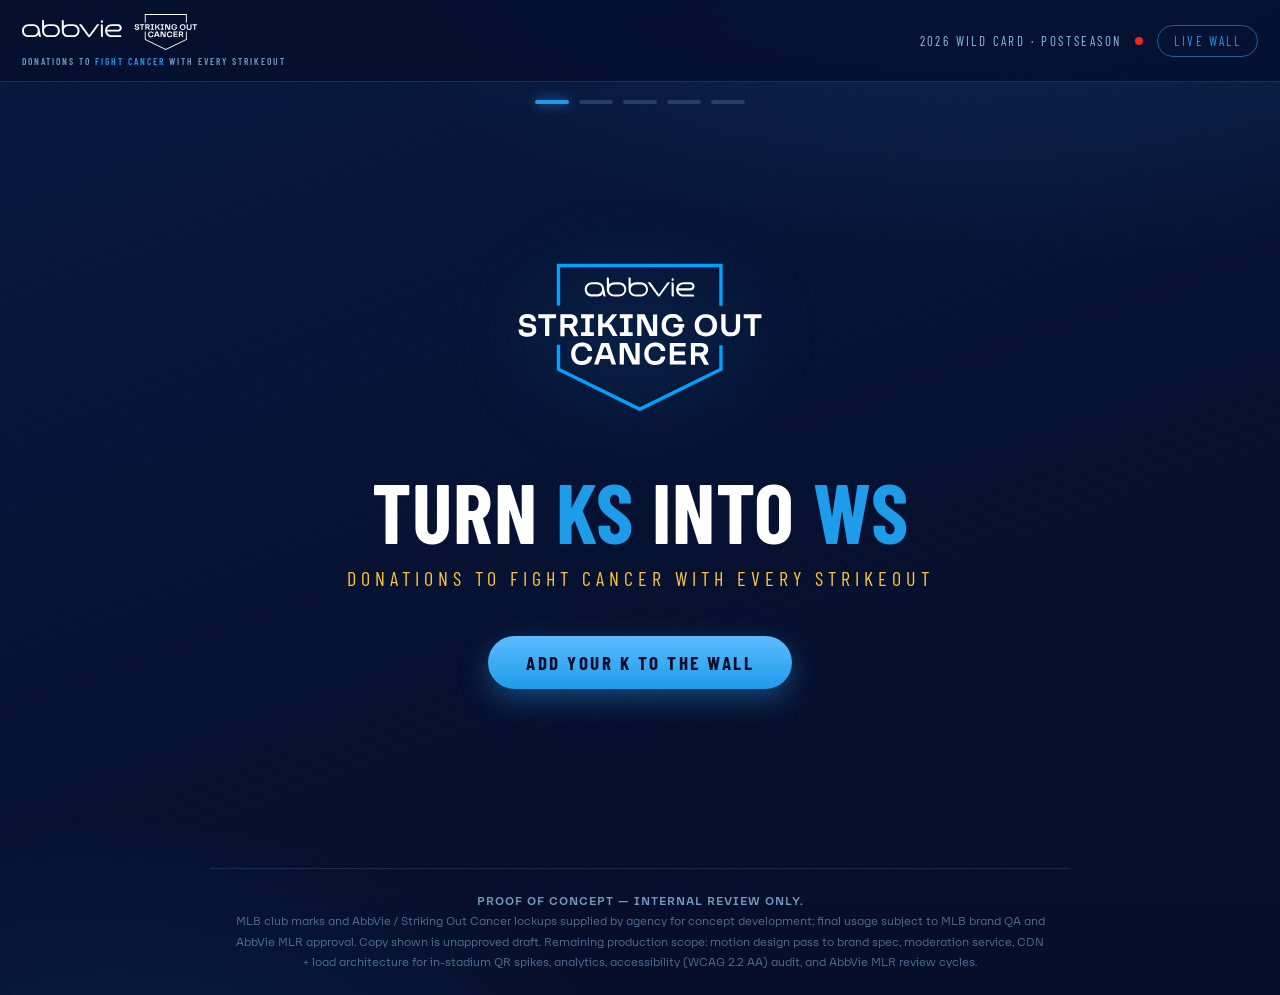
==== strikeout/index.html @ 0da34896 "Add AbbVie x MLB Strikeout Wall demo: fan phone + video board duo Hosts the static POC at /strikeout" ====
<!DOCTYPE html>
<html lang="en">
<head>
  <meta charset="UTF-8" />
  <meta name="viewport" content="width=device-width, initial-scale=1.0" />
  <title>Striking Out Cancer — Turn Ks into Ws | AbbVie × MLB (POC)</title>
  <link rel="preconnect" href="https://fonts.googleapis.com" />
  <link rel="preconnect" href="https://fonts.gstatic.com" crossorigin />
  <link href="https://fonts.googleapis.com/css2?family=Barlow+Condensed:wght@500;600;700&family=Barlow:wght@400;600;700&family=Caveat:wght@600&display=swap" rel="stylesheet" />
  <link rel="stylesheet" href="css/styles.css" />
</head>
<body>

  <header class="topbar">
    <a class="brand-lockup" href="index.html">
      <img class="soc-img" src="assets/soc-horizontal-white.svg" alt="AbbVie — Striking Out Cancer" />
      <span class="pairing-copy">Donations to <b>fight cancer</b> with every strikeout</span>
    </a>
    <nav class="topbar-meta">
      <span class="hide-sm">2026 Wild Card · Postseason</span>
      <span class="live-dot" aria-hidden="true"></span>
      <a class="wall-link" href="wall.html">Live Wall</a>
    </nav>
  </header>

  <div class="steps" id="stepDots" aria-hidden="true">
    <span class="dot" data-step="0"></span>
    <span class="dot" data-step="1"></span>
    <span class="dot" data-step="2"></span>
    <span class="dot" data-step="3"></span>
    <span class="dot" data-step="4"></span>
  </div>

  <main>

    <!-- STEP 1 · Welcome animation -->
    <section class="screen" id="screen-splash" data-step="0">
      <img class="splash-logo" src="assets/soc-primary-white.svg" alt="AbbVie — Striking Out Cancer" />
      <h1 class="splash-title">Turn <span class="accent">Ks</span> into <span class="accent">Ws</span></h1>
      <p class="splash-sub">Donations to fight cancer with every strikeout</p>
      <div class="splash-cta">
        <button class="btn" id="btnBegin">Add Your K to the Wall</button>
      </div>
    </section>

    <!-- STEP 2 · Pick your favorite team -->
    <section class="screen" id="screen-team" data-step="1">
      <p class="eyebrow">Step 1 of 4</p>
      <h2>Pick Your Team</h2>
      <p class="lede">Choose your club and we'll load a strikeout sign in your team's colors.</p>
      <div class="team-filters" id="teamFilters">
        <button class="chip active" data-filter="ALL">All Clubs</button>
        <button class="chip" data-filter="AL">American League</button>
        <button class="chip" data-filter="NL">National League</button>
      </div>
      <div class="team-grid" id="teamGrid"></div>
    </section>

    <!-- STEP 3 · Personalize -->
    <section class="screen" id="screen-personalize" data-step="2">
      <p class="eyebrow">Step 2 of 4</p>
      <h2>Personalize Your Sign</h2>
      <p class="lede">Who are you striking out cancer for?</p>

      <div class="personalize-grid">
        <div class="preview-col">
          <div class="preview-stage">
            <div class="k-sign" id="signPreview">
              <img class="sign-logo" src="assets/soc-primary-white.svg" alt="" />
              <div class="sign-k" id="pvK">K</div>
              <div class="sign-msg" id="pvMsg"></div>
              <div class="sign-name" id="pvName"></div>
              <img class="sign-lockup" src="assets/abbvie-mlb-white-tag.png" alt="AbbVie — Official Pharmaceutical Partner of MLB" />
              <div class="sign-donate">Donations to <b>fight cancer</b> with every strikeout</div>
            </div>
          </div>
        </div>

        <div class="form-col">
          <div class="field">
            <label for="msgSelect">Your dedication</label>
            <select id="msgSelect"></select>
            <p class="hint">Messages are pre-approved. Final list subject to AbbVie medical/legal/regulatory review.</p>
          </div>

          <div class="field">
            <label for="nameInput">Add a first name <span style="opacity:.55">(optional)</span></label>
            <input type="text" id="nameInput" maxlength="18" placeholder="e.g. Grandpa Bob" autocomplete="off" />
            <p class="hint" id="nameHint">Rendered on-sign only — nothing is stored server-side (NO DATA COLLECTED). Names are screened automatically; production adds a full moderation service before stadium display.</p>
          </div>

          <div class="field">
            <label>Sign style</label>
            <div class="style-row" id="styleRow">
              <button class="style-option selected" data-style="home" title="Home">K<span>HOME</span></button>
              <button class="style-option pin" data-style="classic" title="Classic pinstripe">K<span>CLASSIC</span></button>
              <button class="style-option" data-style="postseason" style="--tp:#0c2340; --ts:#ffc52f;" title="Postseason">K<span>POSTSEASON</span></button>
            </div>
          </div>

          <div class="form-actions">
            <button class="btn ghost small" id="btnBackTeam">← Change Team</button>
            <button class="btn" id="btnAddToWall">Add to the Wall Now</button>
          </div>
        </div>
      </div>
    </section>

    <!-- STEP 4 · Post your sign -->
    <section class="screen" id="screen-post" data-step="3">
      <p class="eyebrow">Step 3 of 4</p>
      <h2>Your K Is Going Up</h2>
      <div class="post-stage">
        <div class="board-title">◤ Strikeout Wall · Live Feed ◢</div>
        <div class="mini-wall" id="miniWall"></div>
        <p class="post-status" id="postStatus">Sending your sign to the wall…</p>
      </div>
    </section>

    <!-- STEP 5 · Thank you / STEP 6 · Download & share -->
    <section class="screen" id="screen-thanks" data-step="4">
      <p class="eyebrow">Step 4 of 4</p>
      <div class="thanks-panel">
        <p class="big">Every strikeout<br /><span class="accent">means more</span></p>
        <p class="thanks-copy">
          Thank you for adding your K. From AbbVie and Major League Baseball —
          every strikeout this Postseason drives donations to help fight cancer,
          and your sign just made the wall a little louder.
        </p>
        <div class="form-actions" style="justify-content:center;">
          <button class="btn" id="btnDownload">Download Your Sign</button>
          <a class="btn ghost" href="wall.html" id="btnSeeWall">See the Live Wall</a>
        </div>
        <div class="share-row" aria-hidden="true">
          <span class="share-pill">f</span>
          <span class="share-pill">ig</span>
          <span class="share-pill">x</span>
          <span class="share-pill">in</span>
        </div>
        <p class="share-note">Social sharing + #StrikingOutCancer tracking — Phase 2</p>
        <p style="margin-top:22px;">
          <button class="btn ghost small" id="btnRestart">Make Another Sign</button>
        </p>
      </div>
    </section>

  </main>

  <footer class="poc-footer">
    <strong>PROOF OF CONCEPT — INTERNAL REVIEW ONLY.</strong><br />
    MLB club marks and AbbVie / Striking Out Cancer lockups supplied by agency for concept development;
    final usage subject to MLB brand QA and AbbVie MLR approval. Copy shown is unapproved draft.
    Remaining production scope: motion design pass to brand spec, moderation service,
    CDN + load architecture for in-stadium QR spikes, analytics, accessibility (WCAG 2.2 AA) audit,
    and AbbVie MLR review cycles.
  </footer>

  <canvas id="renderCanvas" width="1080" height="1350" style="display:none;"></canvas>

  <script src="js/teams.js"></script>
  <script src="js/moderation.js"></script>
  <script src="js/app.js"></script>
</body>
</html>
---- strikeout/css/styles.css ----
/* ============================================================
   AbbVie × MLB — Striking Out Cancer
   Digital Strikeout Wall · Proof of Concept
   Placeholder brand system (final assets via AbbVie brand team
   + MLB licensing)
   ============================================================ */

/* F37 Lineca — official AbbVie typeface (client-supplied) */
@font-face {
  font-family: 'F37 Lineca';
  src: url('../assets/fonts/F37Lineca-Book.ttf') format('truetype');
  font-weight: 400;
  font-display: swap;
}

@font-face {
  font-family: 'F37 Lineca';
  src: url('../assets/fonts/F37Lineca-Bold.ttf') format('truetype');
  font-weight: 700;
  font-display: swap;
}

:root {
  --navy-900: #050f2c;
  --navy-800: #081840;
  --navy-700: #0c2340;
  --navy-600: #12305e;
  --blue-bright: #1e9be9; /* SOC shield blue from client assets */
  --blue-soft: #8fbce6;
  --white: #ffffff;
  --off-white: #eef3fa;
  --gold: #ffc52f;
  --red-accent: #e8291c;
  --ink: #0a1633;
  --shadow-lg: 0 24px 60px rgba(2, 8, 30, 0.55);
  --shadow-md: 0 10px 30px rgba(2, 8, 30, 0.45);
  --radius-lg: 20px;
  --radius-md: 12px;
  --font-display: 'Barlow Condensed', 'Arial Narrow', sans-serif;
  --font-body: 'F37 Lineca', 'Barlow', 'Helvetica Neue', Arial, sans-serif;
  --font-script: 'Caveat', 'Snell Roundhand', cursive;
}

* { margin: 0; padding: 0; box-sizing: border-box; }

html { scroll-behavior: smooth; }

body {
  font-family: var(--font-body);
  background:
    radial-gradient(1200px 600px at 80% -10%, rgba(53, 167, 255, 0.16), transparent 60%),
    radial-gradient(900px 500px at 10% 110%, rgba(53, 167, 255, 0.10), transparent 55%),
    linear-gradient(160deg, var(--navy-800) 0%, var(--navy-900) 70%);
  color: var(--white);
  min-height: 100vh;
  -webkit-font-smoothing: antialiased;
}

/* Subtle stadium-light grain */
body::before {
  content: '';
  position: fixed;
  inset: 0;
  pointer-events: none;
  background-image: repeating-linear-gradient(
    115deg,
    rgba(255, 255, 255, 0.012) 0 2px,
    transparent 2px 6px
  );
  z-index: 0;
}

/* ---------- Top chrome ---------- */

.topbar {
  position: sticky;
  top: 0;
  z-index: 50;
  display: flex;
  align-items: center;
  justify-content: space-between;
  gap: 16px;
  padding: 14px 22px;
  background: rgba(5, 15, 44, 0.82);
  backdrop-filter: blur(12px);
  border-bottom: 1px solid rgba(143, 188, 230, 0.18);
}

.brand-lockup {
  display: flex;
  flex-direction: column;
  align-items: flex-start;
  gap: 5px;
  text-decoration: none;
  color: var(--white);
}

.brand-lockup .soc-img { height: 36px; display: block; }

/* Compliance pairing copy — always accompanies the SOC logo */
.pairing-copy {
  font-family: var(--font-display);
  font-size: 9.5px;
  font-weight: 600;
  letter-spacing: 2px;
  text-transform: uppercase;
  color: rgba(143, 188, 230, 0.8);
}

.pairing-copy b { color: var(--blue-bright); font-weight: 600; }

.abbvie-mark {
  font-family: var(--font-body);
  font-weight: 700;
  font-size: 24px;
  letter-spacing: 0.5px;
  text-transform: lowercase;
  line-height: 1;
}

.lockup-divider {
  width: 1px;
  height: 26px;
  background: rgba(143, 188, 230, 0.4);
}

.soc-badge {
  display: inline-flex;
  flex-direction: column;
  align-items: center;
  padding: 6px 12px 8px;
  border: 2px solid var(--blue-bright);
  clip-path: polygon(0 0, 100% 0, 100% 74%, 50% 100%, 0 74%);
  font-family: var(--font-display);
  font-weight: 700;
  font-size: 12px;
  line-height: 1.15;
  letter-spacing: 1.6px;
  text-align: center;
  color: var(--white);
  background: rgba(53, 167, 255, 0.08);
}

.topbar-meta {
  display: flex;
  align-items: center;
  gap: 14px;
  font-family: var(--font-display);
  font-size: 13px;
  letter-spacing: 2.4px;
  text-transform: uppercase;
  color: var(--blue-soft);
}

.topbar-meta .live-dot {
  display: inline-block;
  width: 8px;
  height: 8px;
  border-radius: 50%;
  background: var(--red-accent);
  box-shadow: 0 0 0 0 rgba(232, 41, 28, 0.6);
  animation: pulse 1.8s infinite;
}

@keyframes pulse {
  0% { box-shadow: 0 0 0 0 rgba(232, 41, 28, 0.55); }
  70% { box-shadow: 0 0 0 9px rgba(232, 41, 28, 0); }
  100% { box-shadow: 0 0 0 0 rgba(232, 41, 28, 0); }
}

.wall-link {
  color: var(--blue-bright);
  text-decoration: none;
  border: 1px solid rgba(53, 167, 255, 0.5);
  border-radius: 999px;
  padding: 7px 16px;
  transition: background 0.2s, color 0.2s;
}

.wall-link:hover { background: var(--blue-bright); color: var(--navy-900); }

/* ---------- Step indicator ---------- */

.steps {
  display: flex;
  justify-content: center;
  gap: 10px;
  padding: 18px 0 4px;
  position: relative;
  z-index: 1;
}

.steps .dot {
  width: 34px;
  height: 4px;
  border-radius: 2px;
  background: rgba(143, 188, 230, 0.22);
  transition: background 0.35s, box-shadow 0.35s;
}

.steps .dot.active {
  background: var(--blue-bright);
  box-shadow: 0 0 12px rgba(53, 167, 255, 0.7);
}

.steps .dot.done { background: rgba(53, 167, 255, 0.55); }

/* ---------- Screens ---------- */

.screen {
  display: none;
  position: relative;
  z-index: 1;
  max-width: 1080px;
  margin: 0 auto;
  padding: 28px 22px 80px;
  animation: screenIn 0.5s cubic-bezier(0.2, 0.8, 0.25, 1);
}

.screen.active { display: block; }

@keyframes screenIn {
  from { opacity: 0; transform: translateY(18px); }
  to { opacity: 1; transform: translateY(0); }
}

.eyebrow {
  font-family: var(--font-display);
  font-size: 15px;
  font-weight: 600;
  letter-spacing: 4px;
  text-transform: uppercase;
  color: var(--blue-bright);
  margin-bottom: 10px;
}

h1, h2 {
  font-family: var(--font-display);
  font-weight: 700;
  text-transform: uppercase;
  line-height: 0.98;
}

.screen h2 { font-size: clamp(34px, 5.2vw, 56px); margin-bottom: 10px; }

.lede {
  color: var(--blue-soft);
  font-size: 17px;
  max-width: 560px;
  line-height: 1.5;
}

/* ---------- Splash ---------- */

#screen-splash {
  min-height: calc(100vh - 140px);
  display: none;
  flex-direction: column;
  align-items: center;
  justify-content: center;
  text-align: center;
  cursor: pointer;
}

#screen-splash.active { display: flex; }

.splash-logo {
  width: 300px;
  margin-bottom: 30px;
  filter: drop-shadow(0 12px 40px rgba(30, 155, 233, 0.35));
  animation: logoIn 1.1s cubic-bezier(0.2, 0.9, 0.3, 1.05);
}

@keyframes logoIn {
  0% { opacity: 0; transform: scale(0.82) translateY(18px); }
  100% { opacity: 1; transform: scale(1) translateY(0); }
}

.splash-wordmark {
  opacity: 0;
  animation: fadeUp 0.7s ease forwards 1.1s;
}

.splash-title {
  font-size: clamp(44px, 8vw, 84px);
  letter-spacing: 1px;
  opacity: 0;
  animation: fadeUp 0.7s ease forwards 1.35s;
}

.splash-title .accent { color: var(--blue-bright); }

.splash-sub {
  margin-top: 14px;
  font-family: var(--font-display);
  font-size: clamp(15px, 2.4vw, 20px);
  letter-spacing: 5px;
  text-transform: uppercase;
  color: var(--gold);
  opacity: 0;
  animation: fadeUp 0.7s ease forwards 1.7s;
}

.splash-cta {
  margin-top: 46px;
  opacity: 0;
  animation: fadeUp 0.7s ease forwards 2.1s;
}

@keyframes fadeUp {
  from { opacity: 0; transform: translateY(16px); }
  to { opacity: 1; transform: translateY(0); }
}

/* ---------- Buttons ---------- */

.btn {
  display: inline-flex;
  align-items: center;
  justify-content: center;
  gap: 10px;
  font-family: var(--font-display);
  font-weight: 700;
  font-size: 19px;
  letter-spacing: 2.5px;
  text-transform: uppercase;
  text-decoration: none;
  color: var(--navy-900);
  background: linear-gradient(180deg, #5cbcff, var(--blue-bright));
  border: none;
  border-radius: 999px;
  padding: 15px 38px;
  cursor: pointer;
  box-shadow: 0 10px 28px rgba(53, 167, 255, 0.35);
  transition: transform 0.15s ease, box-shadow 0.15s ease, filter 0.15s;
}

.btn:hover { transform: translateY(-2px); box-shadow: 0 16px 34px rgba(53, 167, 255, 0.45); }
.btn:active { transform: translateY(0); }
.btn:disabled { filter: grayscale(0.7); opacity: 0.45; cursor: not-allowed; transform: none; }

.btn.ghost {
  background: transparent;
  color: var(--blue-bright);
  border: 2px solid rgba(53, 167, 255, 0.55);
  box-shadow: none;
}

.btn.ghost:hover { background: rgba(53, 167, 255, 0.12); }

.btn.small { font-size: 15px; padding: 10px 22px; letter-spacing: 2px; }

/* ---------- Team picker ---------- */

.team-filters {
  display: flex;
  gap: 8px;
  margin: 22px 0 18px;
  flex-wrap: wrap;
}

.chip {
  font-family: var(--font-display);
  font-size: 14px;
  letter-spacing: 2px;
  text-transform: uppercase;
  color: var(--blue-soft);
  background: rgba(143, 188, 230, 0.08);
  border: 1px solid rgba(143, 188, 230, 0.25);
  border-radius: 999px;
  padding: 7px 18px;
  cursor: pointer;
  transition: all 0.2s;
}

.chip.active, .chip:hover {
  color: var(--navy-900);
  background: var(--blue-bright);
  border-color: var(--blue-bright);
}

.team-grid {
  display: grid;
  grid-template-columns: repeat(auto-fill, minmax(148px, 1fr));
  gap: 14px;
}

.team-card {
  --tp: var(--navy-700);
  --ts: var(--blue-soft);
  color: var(--white);
  font-family: var(--font-body);
  position: relative;
  border: 1px solid rgba(143, 188, 230, 0.16);
  border-radius: var(--radius-md);
  background: rgba(8, 24, 64, 0.55);
  padding: 18px 12px 14px;
  text-align: center;
  cursor: pointer;
  overflow: hidden;
  transition: transform 0.18s ease, border-color 0.18s, box-shadow 0.18s;
}

.team-card::before {
  content: '';
  position: absolute;
  inset: 0 0 auto 0;
  height: 4px;
  background: linear-gradient(90deg, var(--tp), var(--ts));
}

.team-card:hover, .team-card:focus-visible {
  transform: translateY(-4px) scale(1.02);
  border-color: var(--ts);
  box-shadow: var(--shadow-md);
  outline: none;
}

.team-card .team-mark {
  display: block;
  width: 96px;
  height: 63px;
  object-fit: cover;
  margin: 0 auto 10px;
  border-radius: 9px;
  box-shadow: 0 4px 14px rgba(0, 0, 0, 0.4);
}

.team-card .t-city {
  font-size: 11.5px;
  letter-spacing: 1.6px;
  text-transform: uppercase;
  color: var(--blue-soft);
}

.team-card .t-name {
  font-family: var(--font-display);
  font-weight: 700;
  font-size: 19px;
  text-transform: uppercase;
  letter-spacing: 1px;
}

/* ---------- Sign (shared: preview + wall) ---------- */

.k-sign {
  --sp: var(--navy-700);
  --ss: #ffffff;
  position: relative;
  aspect-ratio: 4 / 5;
  border-radius: 14px;
  background: linear-gradient(168deg, color-mix(in srgb, var(--sp) 88%, #ffffff 12%), var(--sp) 55%);
  box-shadow: var(--shadow-lg), inset 0 1px 0 rgba(255,255,255,0.18);
  display: flex;
  flex-direction: column;
  align-items: center;
  overflow: hidden;
  user-select: none;
}

.k-sign.pinstripe {
  background:
    repeating-linear-gradient(90deg, rgba(12,35,64,0.16) 0 2px, transparent 2px 14px),
    linear-gradient(168deg, #ffffff, #edf1f7 60%);
}

.k-sign { container-type: inline-size; }

/* Official SOC lockup at the top of every sign */
.k-sign .sign-logo {
  display: block;
  width: 42%;
  margin-top: 7%;
}

.k-sign .sign-k {
  flex: 1;
  display: flex;
  align-items: center;
  justify-content: center;
  font-family: var(--font-display);
  font-weight: 700;
  font-size: 58cqw;
  line-height: 0.8;
  color: var(--ss);
  text-shadow: 0 6px 24px rgba(0, 0, 0, 0.35);
}

.k-sign.pinstripe .sign-k { color: var(--sp); text-shadow: none; }

.k-sign .sign-msg {
  font-family: var(--font-display);
  font-weight: 600;
  font-size: clamp(9px, 5.4cqw, 20px);
  letter-spacing: 1.4px;
  text-transform: uppercase;
  text-align: center;
  color: rgba(255, 255, 255, 0.95);
  padding: 0 8%;
  min-height: 1.2em;
  display: -webkit-box;
  -webkit-line-clamp: 2;
  -webkit-box-orient: vertical;
  overflow: hidden;
}

.k-sign.pinstripe .sign-msg { color: var(--sp); }

.k-sign .sign-name {
  font-family: var(--font-script);
  font-size: clamp(12px, 8cqw, 30px);
  color: var(--gold);
  transform: rotate(-3deg);
  min-height: 1.1em;
  margin-top: 1%;
}

.k-sign.pinstripe .sign-name { color: #b3372f; }

/* AbbVie | MLB partner lockup */
.k-sign .sign-lockup {
  display: block;
  width: 34%;
  margin-top: 2%;
}

/* Compliance strip — mirrors the physical K card */
.k-sign .sign-donate {
  font-family: var(--font-display);
  font-weight: 600;
  font-size: clamp(5px, 2.7cqw, 10px);
  letter-spacing: 0.14em;
  text-transform: uppercase;
  text-align: center;
  color: rgba(255, 255, 255, 0.75);
  border-top: 1px solid rgba(255, 255, 255, 0.25);
  padding: 2.5% 6% 0;
  margin-top: 2.5%;
  margin-bottom: 4%;
  width: 76%;
}

.k-sign .sign-donate b { color: var(--blue-bright); font-weight: 600; }

.k-sign.pinstripe .sign-donate {
  color: var(--sp);
  border-top-color: color-mix(in srgb, var(--sp) 35%, transparent);
}
.k-sign.pinstripe .sign-donate b { color: var(--blue-bright); }

/* ---------- Personalize layout ---------- */

.personalize-grid {
  display: grid;
  grid-template-columns: minmax(260px, 380px) 1fr;
  gap: 44px;
  align-items: start;
  margin-top: 26px;
}

.preview-col { position: sticky; top: 90px; }

.preview-stage {
  perspective: 1100px;
}

.preview-stage .k-sign {
  transition: transform 0.5s cubic-bezier(0.2, 0.8, 0.25, 1);
  transform: rotateY(-7deg) rotateX(2deg);
}

.preview-stage:hover .k-sign { transform: rotateY(0) rotateX(0); }

.k-sign .stamp-anim {
  animation: stamp 0.45s cubic-bezier(0.2, 1.4, 0.4, 1);
}

@keyframes stamp {
  0% { transform: scale(1.7); opacity: 0; }
  100% { transform: scale(1); opacity: 1; }
}

.form-col .field { margin-bottom: 26px; }

.field label {
  display: block;
  font-family: var(--font-display);
  font-size: 15px;
  font-weight: 600;
  letter-spacing: 2.6px;
  text-transform: uppercase;
  color: var(--blue-bright);
  margin-bottom: 10px;
}

.field .hint {
  font-size: 12.5px;
  color: rgba(143, 188, 230, 0.66);
  margin-top: 7px;
  line-height: 1.45;
}

select, input[type='text'] {
  width: 100%;
  max-width: 460px;
  font-family: var(--font-body);
  font-size: 16px;
  color: var(--white);
  background: rgba(8, 24, 64, 0.7);
  border: 1px solid rgba(143, 188, 230, 0.35);
  border-radius: var(--radius-md);
  padding: 14px 16px;
  outline: none;
  transition: border-color 0.2s, box-shadow 0.2s;
}

/* Custom chevron — native arrows vanish on iOS/Safari once a select is styled */
select {
  -webkit-appearance: none;
  -moz-appearance: none;
  appearance: none;
  padding-right: 48px;
  background-image: url("data:image/svg+xml;utf8,<svg xmlns='http://www.w3.org/2000/svg' width='16' height='10' viewBox='0 0 16 10'><path d='M1 1l7 7 7-7' fill='none' stroke='%231e9be9' stroke-width='2.5' stroke-linecap='round' stroke-linejoin='round'/></svg>");
  background-repeat: no-repeat;
  background-position: right 18px center;
  background-size: 16px 10px;
}

select:focus, input[type='text']:focus {
  border-color: var(--blue-bright);
  box-shadow: 0 0 0 3px rgba(53, 167, 255, 0.22);
}

input[type='text'].flagged, input[type='text'].flagged:focus {
  border-color: var(--red-accent);
  box-shadow: 0 0 0 3px rgba(232, 41, 28, 0.25);
  animation: shake 0.3s ease;
}

@keyframes shake {
  0%, 100% { transform: translateX(0); }
  25% { transform: translateX(-5px); }
  75% { transform: translateX(5px); }
}

.field .hint.warn { color: #ff8d85; }

select option { color: var(--ink); background: #fff; }

.style-row { display: flex; gap: 10px; flex-wrap: wrap; }

.style-option {
  --tp: var(--navy-700);
  --ts: #fff;
  width: 74px;
  height: 92px;
  border-radius: 10px;
  border: 2px solid rgba(143, 188, 230, 0.25);
  background: var(--tp);
  color: var(--ts);
  font-family: var(--font-display);
  font-weight: 700;
  font-size: 34px;
  cursor: pointer;
  display: flex;
  align-items: center;
  justify-content: center;
  transition: transform 0.15s, border-color 0.15s, box-shadow 0.15s;
}

.style-option.pin {
  background: repeating-linear-gradient(90deg, rgba(12,35,64,0.18) 0 2px, transparent 2px 10px), #fff;
  color: var(--tp);
}

.style-option.selected {
  border-color: var(--blue-bright);
  box-shadow: 0 0 0 3px rgba(53, 167, 255, 0.3), var(--shadow-md);
  transform: translateY(-3px);
}

.style-option span { font-size: 9px; letter-spacing: 1px; position: absolute; bottom: 5px; left: 0; right: 0; text-align: center; opacity: 0.75; }
.style-option { position: relative; }

.form-actions { display: flex; gap: 14px; flex-wrap: wrap; margin-top: 34px; }

/* ---------- Post animation screen ---------- */

#screen-post { text-align: center; }

.post-stage {
  position: relative;
  max-width: 760px;
  margin: 30px auto 0;
  border-radius: var(--radius-lg);
  border: 1px solid rgba(143, 188, 230, 0.2);
  background:
    linear-gradient(180deg, rgba(5,15,44,0.4), rgba(5,15,44,0.85)),
    repeating-linear-gradient(90deg, rgba(53,167,255,0.06) 0 3px, transparent 3px 26px);
  padding: 26px 26px 30px;
  overflow: hidden;
}

.post-stage .board-title {
  font-family: var(--font-display);
  font-size: 15px;
  letter-spacing: 4px;
  text-transform: uppercase;
  color: var(--gold);
  margin-bottom: 18px;
}

.mini-wall {
  display: grid;
  grid-template-columns: repeat(6, 1fr);
  gap: 8px;
}

.mini-wall .k-sign { border-radius: 6px; box-shadow: 0 4px 14px rgba(0,0,0,0.45); }

.mini-wall .k-sign.incoming {
  animation: flyIn 0.9s cubic-bezier(0.2, 0.9, 0.3, 1.05) forwards;
}

@keyframes flyIn {
  0% { transform: scale(2.6) translateY(-60%); opacity: 0; filter: brightness(1.6); }
  60% { opacity: 1; }
  100% { transform: scale(1) translateY(0); opacity: 1; filter: brightness(1); }
}

.mini-wall .k-sign.highlight {
  outline: 3px solid var(--gold);
  outline-offset: 2px;
  animation: glowPulse 2s ease-in-out infinite 1s, flyIn 0.9s cubic-bezier(0.2, 0.9, 0.3, 1.05);
}

@keyframes glowPulse {
  0%, 100% { box-shadow: 0 0 18px rgba(255, 197, 47, 0.35); }
  50% { box-shadow: 0 0 34px rgba(255, 197, 47, 0.75); }
}

.post-status {
  margin-top: 22px;
  font-family: var(--font-display);
  font-size: 20px;
  letter-spacing: 3px;
  text-transform: uppercase;
  color: var(--blue-soft);
  min-height: 1.4em;
}

.post-status .ok { color: #59e08c; }

/* ---------- Thank you ---------- */

#screen-thanks { text-align: center; }

.thanks-panel {
  max-width: 640px;
  margin: 26px auto 0;
  background: rgba(8, 24, 64, 0.5);
  border: 1px solid rgba(143, 188, 230, 0.2);
  border-radius: var(--radius-lg);
  padding: 38px 34px;
}

.thanks-panel .big {
  font-family: var(--font-display);
  font-size: clamp(30px, 4.4vw, 44px);
  font-weight: 700;
  text-transform: uppercase;
  line-height: 1.02;
}

.thanks-panel .big .accent { color: var(--blue-bright); }

.thanks-copy { color: var(--blue-soft); line-height: 1.6; margin: 18px auto 26px; max-width: 480px; }

.share-row {
  display: flex;
  justify-content: center;
  gap: 12px;
  margin-top: 26px;
}

.share-pill {
  width: 46px;
  height: 46px;
  border-radius: 50%;
  border: 1px dashed rgba(143, 188, 230, 0.4);
  display: flex;
  align-items: center;
  justify-content: center;
  color: rgba(143, 188, 230, 0.55);
  font-family: var(--font-display);
  font-weight: 700;
  font-size: 15px;
  cursor: not-allowed;
}

.share-note {
  margin-top: 10px;
  font-size: 12px;
  letter-spacing: 1.5px;
  text-transform: uppercase;
  color: rgba(143, 188, 230, 0.55);
}

/* ---------- POC footer ---------- */

.poc-footer {
  position: relative;
  z-index: 1;
  border-top: 1px solid rgba(143, 188, 230, 0.15);
  padding: 22px;
  text-align: center;
  font-size: 12px;
  line-height: 1.7;
  color: rgba(143, 188, 230, 0.55);
  max-width: 860px;
  margin: 0 auto;
}

.poc-footer strong { color: rgba(143, 188, 230, 0.8); letter-spacing: 1px; }

/* ---------- Responsive ---------- */

@media (max-width: 780px) {
  .personalize-grid { grid-template-columns: 1fr; gap: 28px; }
  .preview-col { position: static; max-width: 320px; margin: 0 auto; width: 100%; }
  .mini-wall { grid-template-columns: repeat(4, 1fr); }
  .topbar-meta .hide-sm { display: none; }
}
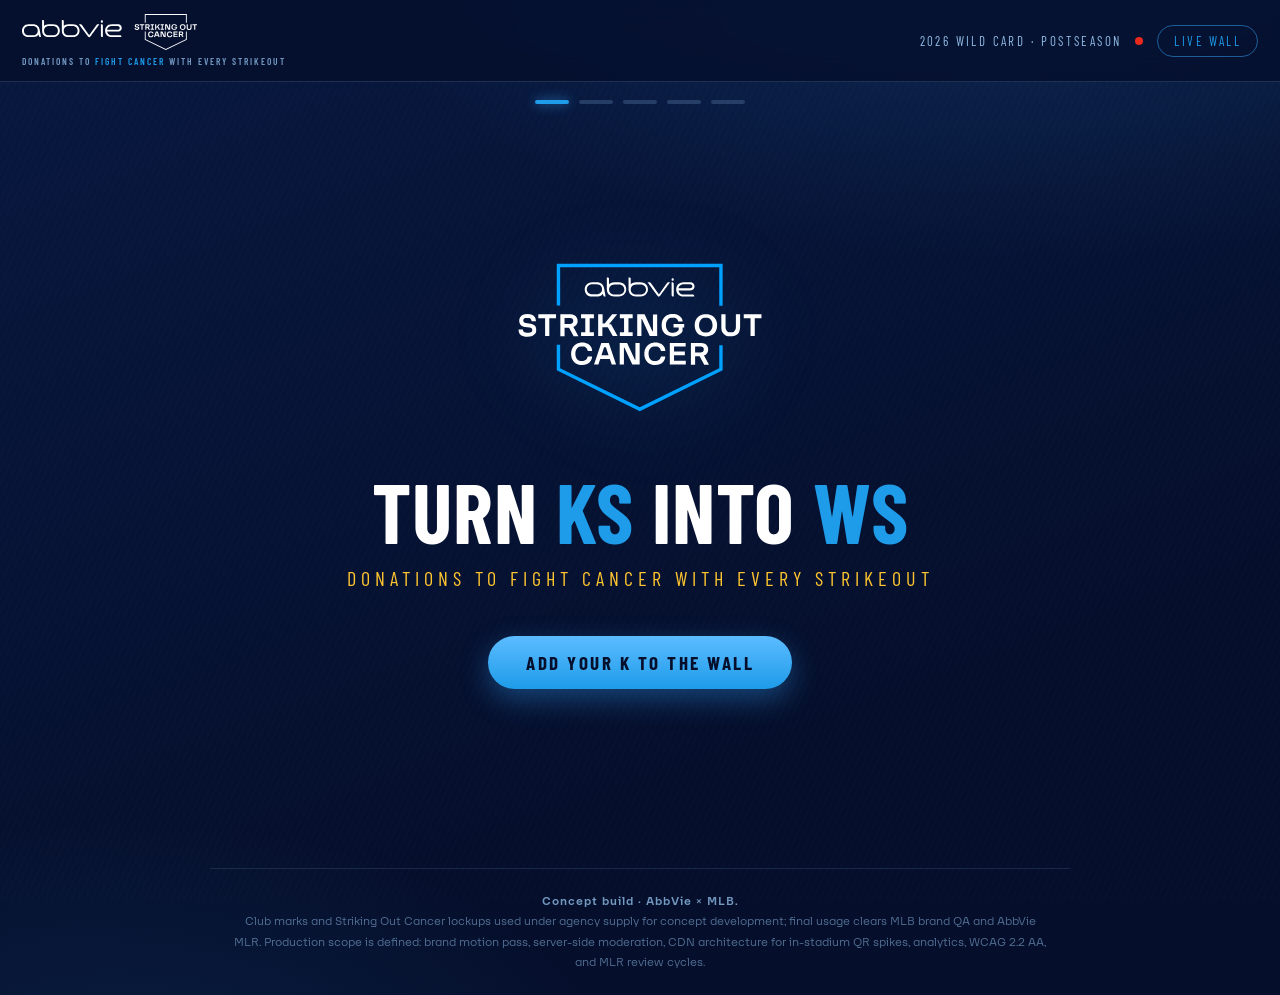
==== commit de6b4f15: "Audit remediation: P0-P2 fixes, strategy items, GitHub-hosted asset kit P0: Equinox Music Trivia nam" ====
--- a/strikeout/index.html
+++ b/strikeout/index.html
@@ -6,7 +6,7 @@
   <title>Striking Out Cancer — Turn Ks into Ws | AbbVie × MLB (POC)</title>
   <link rel="preconnect" href="https://fonts.googleapis.com" />
   <link rel="preconnect" href="https://fonts.gstatic.com" crossorigin />
-  <link href="https://fonts.googleapis.com/css2?family=Barlow+Condensed:wght@500;600;700&family=Barlow:wght@400;600;700&family=Caveat:wght@600&display=swap" rel="stylesheet" />
+  <link href="https://fonts.googleapis.com/css2?family=Barlow+Condensed:wght@500;600;700&amp;family=Barlow:wght@400;600;700&amp;family=Caveat:wght@600&amp;display=swap" rel="stylesheet" />
   <link rel="stylesheet" href="css/styles.css" />
 </head>
 <body>
@@ -147,12 +147,11 @@
   </main>
 
   <footer class="poc-footer">
-    <strong>PROOF OF CONCEPT — INTERNAL REVIEW ONLY.</strong><br />
-    MLB club marks and AbbVie / Striking Out Cancer lockups supplied by agency for concept development;
-    final usage subject to MLB brand QA and AbbVie MLR approval. Copy shown is unapproved draft.
-    Remaining production scope: motion design pass to brand spec, moderation service,
-    CDN + load architecture for in-stadium QR spikes, analytics, accessibility (WCAG 2.2 AA) audit,
-    and AbbVie MLR review cycles.
+    <strong>Concept build · AbbVie × MLB.</strong><br />
+    Club marks and Striking Out Cancer lockups used under agency supply for concept development;
+    final usage clears MLB brand QA and AbbVie MLR. Production scope is defined: brand motion pass,
+    server-side moderation, CDN architecture for in-stadium QR spikes, analytics,
+    WCAG 2.2 AA, and MLR review cycles.
   </footer>
 
   <canvas id="renderCanvas" width="1080" height="1350" style="display:none;"></canvas>
@@ -160,5 +159,13 @@
   <script src="js/teams.js"></script>
   <script src="js/moderation.js"></script>
   <script src="js/app.js"></script>
+<script>
+  /* When framed in the catalog, the wall opens in its own tab */
+  if (window.self !== window.top) {
+    document.querySelectorAll('a[href="wall.html"]').forEach(function (a) {
+      a.target = '_blank'; a.rel = 'noopener';
+    });
+  }
+</script>
 </body>
 </html>
